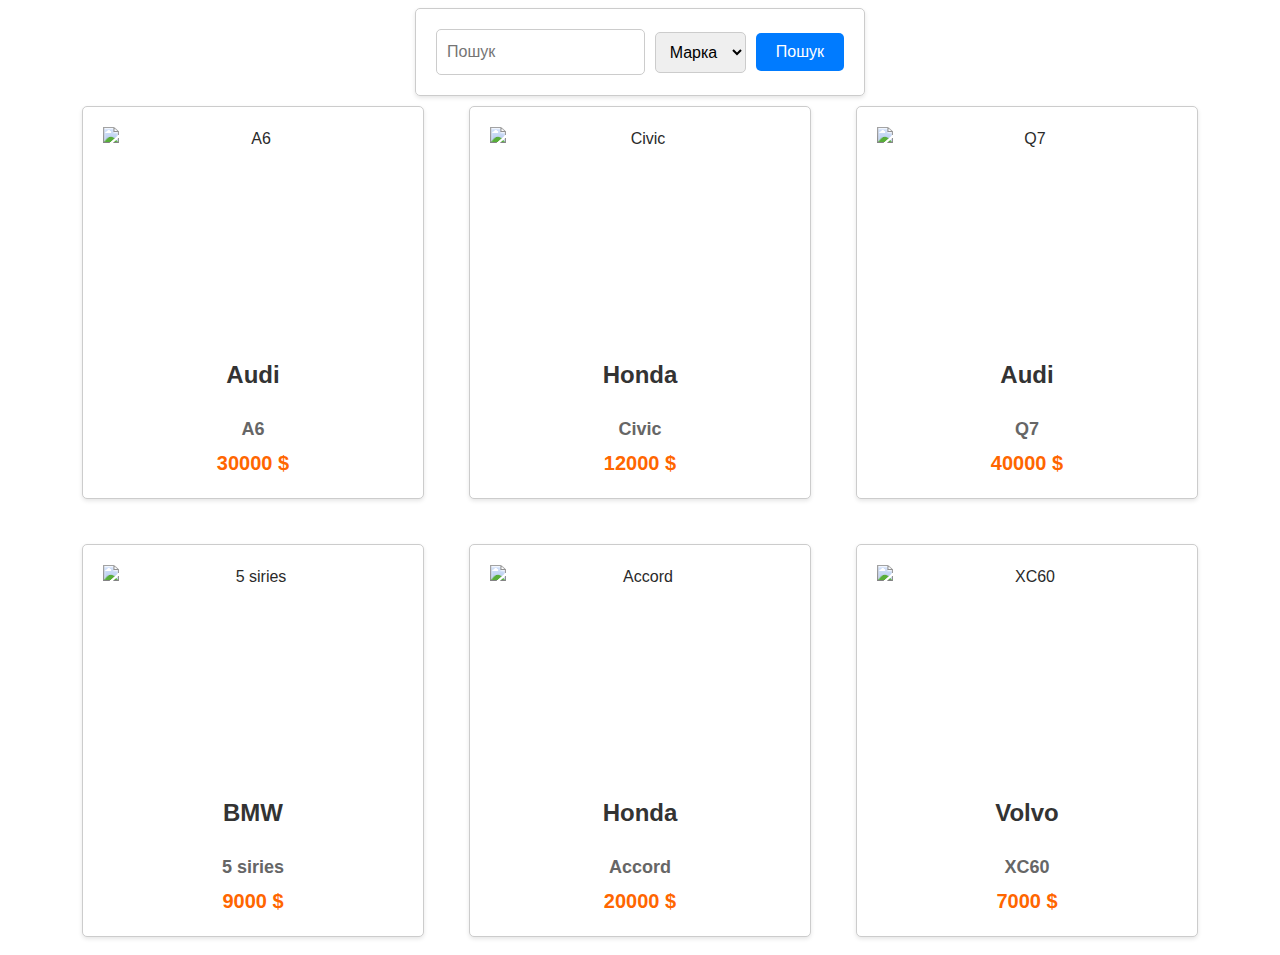
==== index.html @ 217a4bc2 "upd" ====
<!DOCTYPE html>
<html lang="en">
  <head>
    <meta charset="UTF-8" />
    <meta name="viewport" content="width=device-width, initial-scale=1.0" />
    <meta http-equiv="X-UA-Compatible" content="ie=edge" />
    <title>Search</title>
    <link rel="stylesheet" href="./styles.css" />
  </head>
  <body>
    <form action="submit" class="js-form car-search">
      <div class="car-group">
        <input type="text" name="query" class="car-input" placeholder="Пошук" />
      </div>
      <div class="car-group">
        <select name="options" class="car-select">
          <option value="car">Марка</option>
          <option value="type">Модель</option>
        </select>
      </div>
      <button type="submit" class="car-button">Пошук</button>
    </form>

    <ul class="js-list car-list"></ul>

    <script src="./practice.js"></script>
  </body>
</html>
---- styles.css ----
*,
*::before,
*::after {
  box-sizing: border-box;
}

body {
  font-family: "Helvetica Neue", -apple-system, BlinkMacSystemFont, "Segoe UI",
    Roboto, Oxygen, Ubuntu, Cantarell, "Open Sans", sans-serif;
  line-height: 1.5;
  color: #2a2a2a;
}

button,
label {
  cursor: pointer;
}

input {
  font: inherit;
}

.section {
  padding-top: 40px;
  padding-bottom: 40px;
}

.box {
  width: 50px;
  height: 50px;
  background-color: red;
}

.feedback-form {
  display: flex;
  flex-direction: column;
  gap: 10px;
}

.car-search {
  max-width: 450px;
  margin: 0 auto;
  padding: 20px;
  border: 1px solid #ccc;
  border-radius: 5px;
  box-shadow: 0px 2px 4px rgba(0, 0, 0, 0.1);
  display: flex;
  flex-direction: row;
  justify-content: space-between;
  align-items: center;
}

.car-group {
  margin-right: 10px;
}

.car-input,
.car-select {
  width: 100%;
  padding: 10px;
  border: 1px solid #ccc;
  border-radius: 5px;
  font-size: 16px;
}

.car-button {
  background-color: #007bff;
  color: white;
  padding: 10px 20px;
  border: none;
  border-radius: 5px;
  font-size: 16px;
  cursor: pointer;
  transition: background-color 0.3s;
}

.car-button:hover {
  background-color: #0056b3;
}

.car-list {
  list-style: none;
  display: flex;
  flex-wrap: wrap;
  justify-content: center;
  padding: 0;
  margin: 0;
}

.car-card {
  background-color: #fff;
  border: 1px solid #ccc;
  border-radius: 5px;
  box-shadow: 0px 2px 4px rgba(0, 0, 0, 0.1);
  padding: 20px;
  margin: 10px;
  display: flex;
  flex-direction: column;
  align-items: center;
  text-align: center;
}

.car-image {
  width: 300px;
  height: 200px;
  margin-bottom: 10px;
}

.car-title {
  font-size: 24px;
  color: #333;
  margin-bottom: 5px;
}

.car-type {
  font-size: 18px;
  color: #666;
  margin-bottom: 5px;
}

.car-price {
  font-size: 20px;
  color: #ff6600;
  font-weight: bold;
}
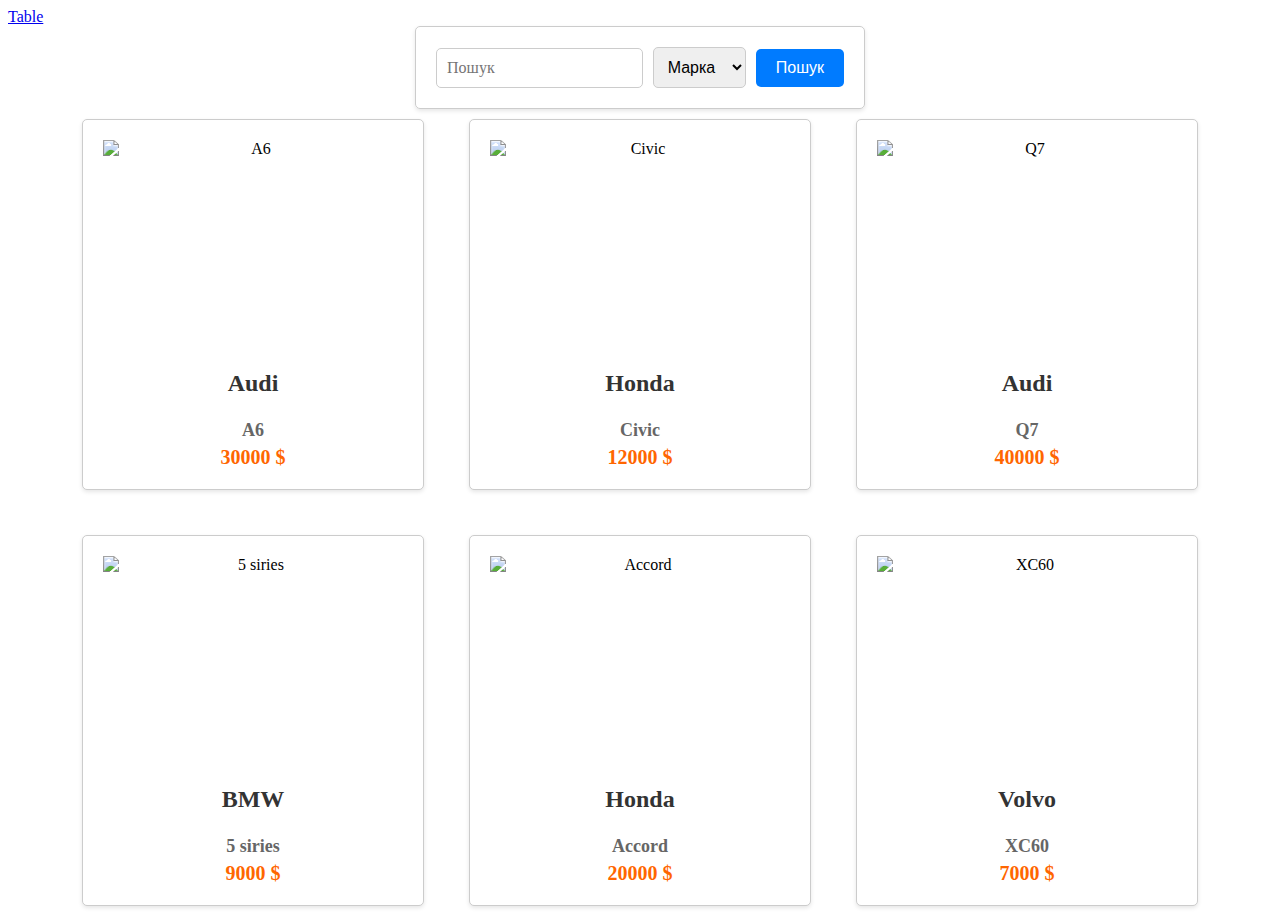
==== commit 1177e555: "table" ====
--- a/index.html
+++ b/index.html
@@ -8,6 +8,7 @@
     <link rel="stylesheet" href="./styles.css" />
   </head>
   <body>
+    <a href="./table.html">Table</a>
     <form action="submit" class="js-form car-search">
       <div class="car-group">
         <input type="text" name="query" class="car-input" placeholder="Пошук" />
--- a/styles.css
+++ b/styles.css
@@ -2,13 +2,6 @@
 *::before,
 *::after {
   box-sizing: border-box;
-}
-
-body {
-  font-family: "Helvetica Neue", -apple-system, BlinkMacSystemFont, "Segoe UI",
-    Roboto, Oxygen, Ubuntu, Cantarell, "Open Sans", sans-serif;
-  line-height: 1.5;
-  color: #2a2a2a;
 }
 
 button,
@@ -123,3 +116,71 @@
   color: #ff6600;
   font-weight: bold;
 }
+
+/* table */
+
+.magic-btn {
+  display: inline-flex;
+  justify-content: center;
+  align-items: center;
+  margin: 0;
+  padding: 8px 16px;
+  font-size: 16px;
+  cursor: pointer;
+  border-radius: 4px;
+  border: none;
+  box-shadow: 0px 3px 1px -2px rgba(0, 0, 0, 0.2),
+    0px 2px 2px 0px rgba(0, 0, 0, 0.14), 0px 1px 5px 0px rgba(0, 0, 0, 0.12);
+}
+
+.magic-btn > .icon {
+  display: inline-block;
+  margin-left: 10px;
+  font-size: 24px;
+}
+
+.site-nav__link {
+  color: currentColor;
+  text-decoration: none;
+}
+
+.site-nav__link:hover {
+  text-decoration: underline;
+}
+
+.site-nav__link--current {
+  color: tomato;
+}
+
+.blue {
+  color: blue;
+}
+
+.red {
+  color: red;
+}
+
+.color-picker__option {
+  display: inline-block;
+  width: 64px;
+  height: 64px;
+  margin: 4px;
+  border: none;
+  outline: none;
+  cursor: pointer;
+}
+
+.transaction-table {
+  border-collapse: collapse;
+}
+
+.transaction-table th,
+.transaction-table td {
+  padding: 8px;
+  border: 1px solid #2a2a2a;
+}
+
+.title__link {
+  display: inline-flex;
+  margin-left: 40px;
+}
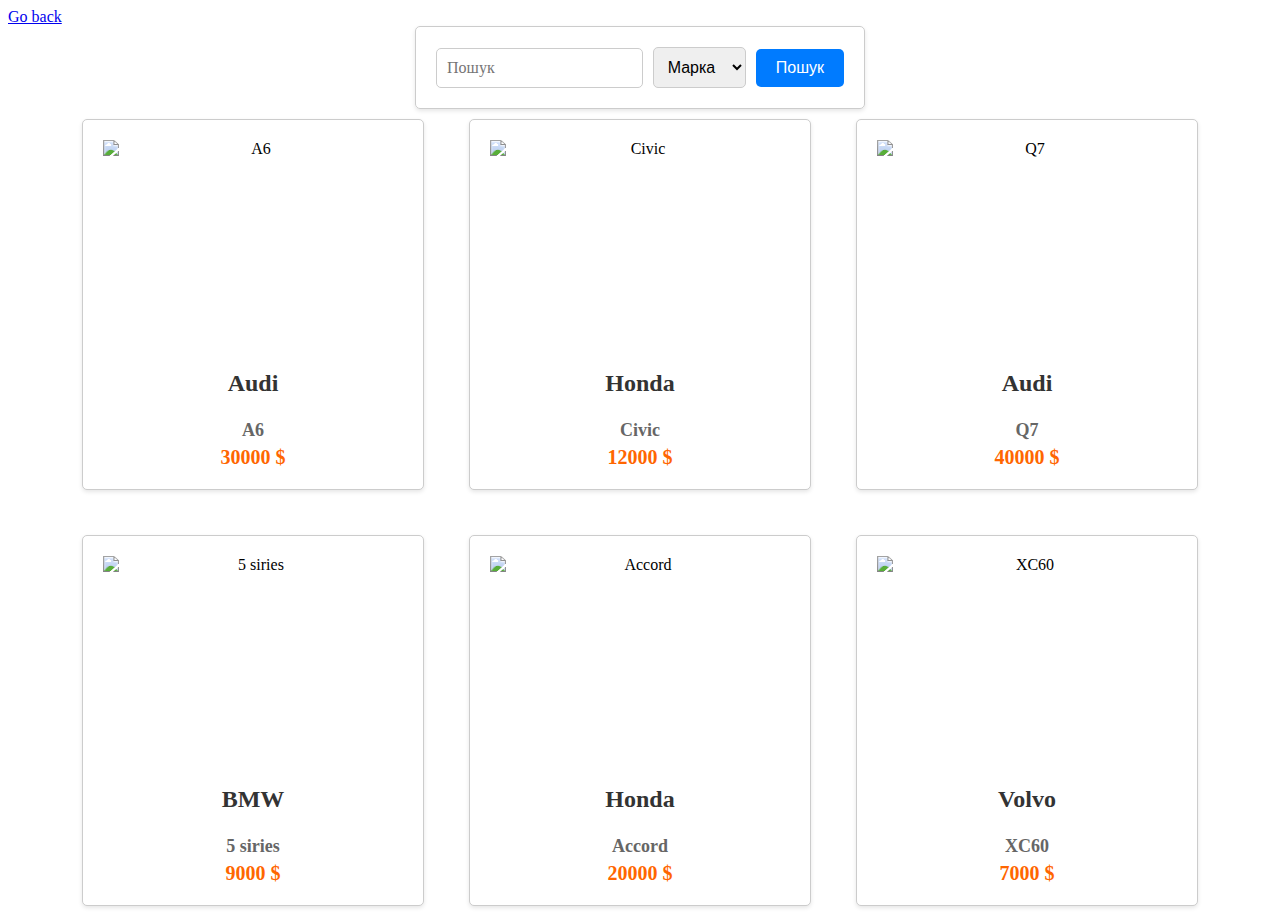
==== commit fa6ba2fd: "box" ====
--- a/index.html
+++ b/index.html
@@ -8,7 +8,7 @@
     <link rel="stylesheet" href="./styles.css" />
   </head>
   <body>
-    <a href="./table.html">Table</a>
+    <a href="./main.html">Go back</a>
     <form action="submit" class="js-form car-search">
       <div class="car-group">
         <input type="text" name="query" class="car-input" placeholder="Пошук" />
--- a/styles.css
+++ b/styles.css
@@ -184,3 +184,24 @@
   display: inline-flex;
   margin-left: 40px;
 }
+
+/* box */
+
+button,
+label {
+  cursor: pointer;
+}
+
+input {
+  font: inherit;
+}
+.section {
+  padding-top: 40px;
+  padding-bottom: 40px;
+}
+
+.box {
+  width: 50px;
+  height: 50px;
+  background-color: red;
+}
